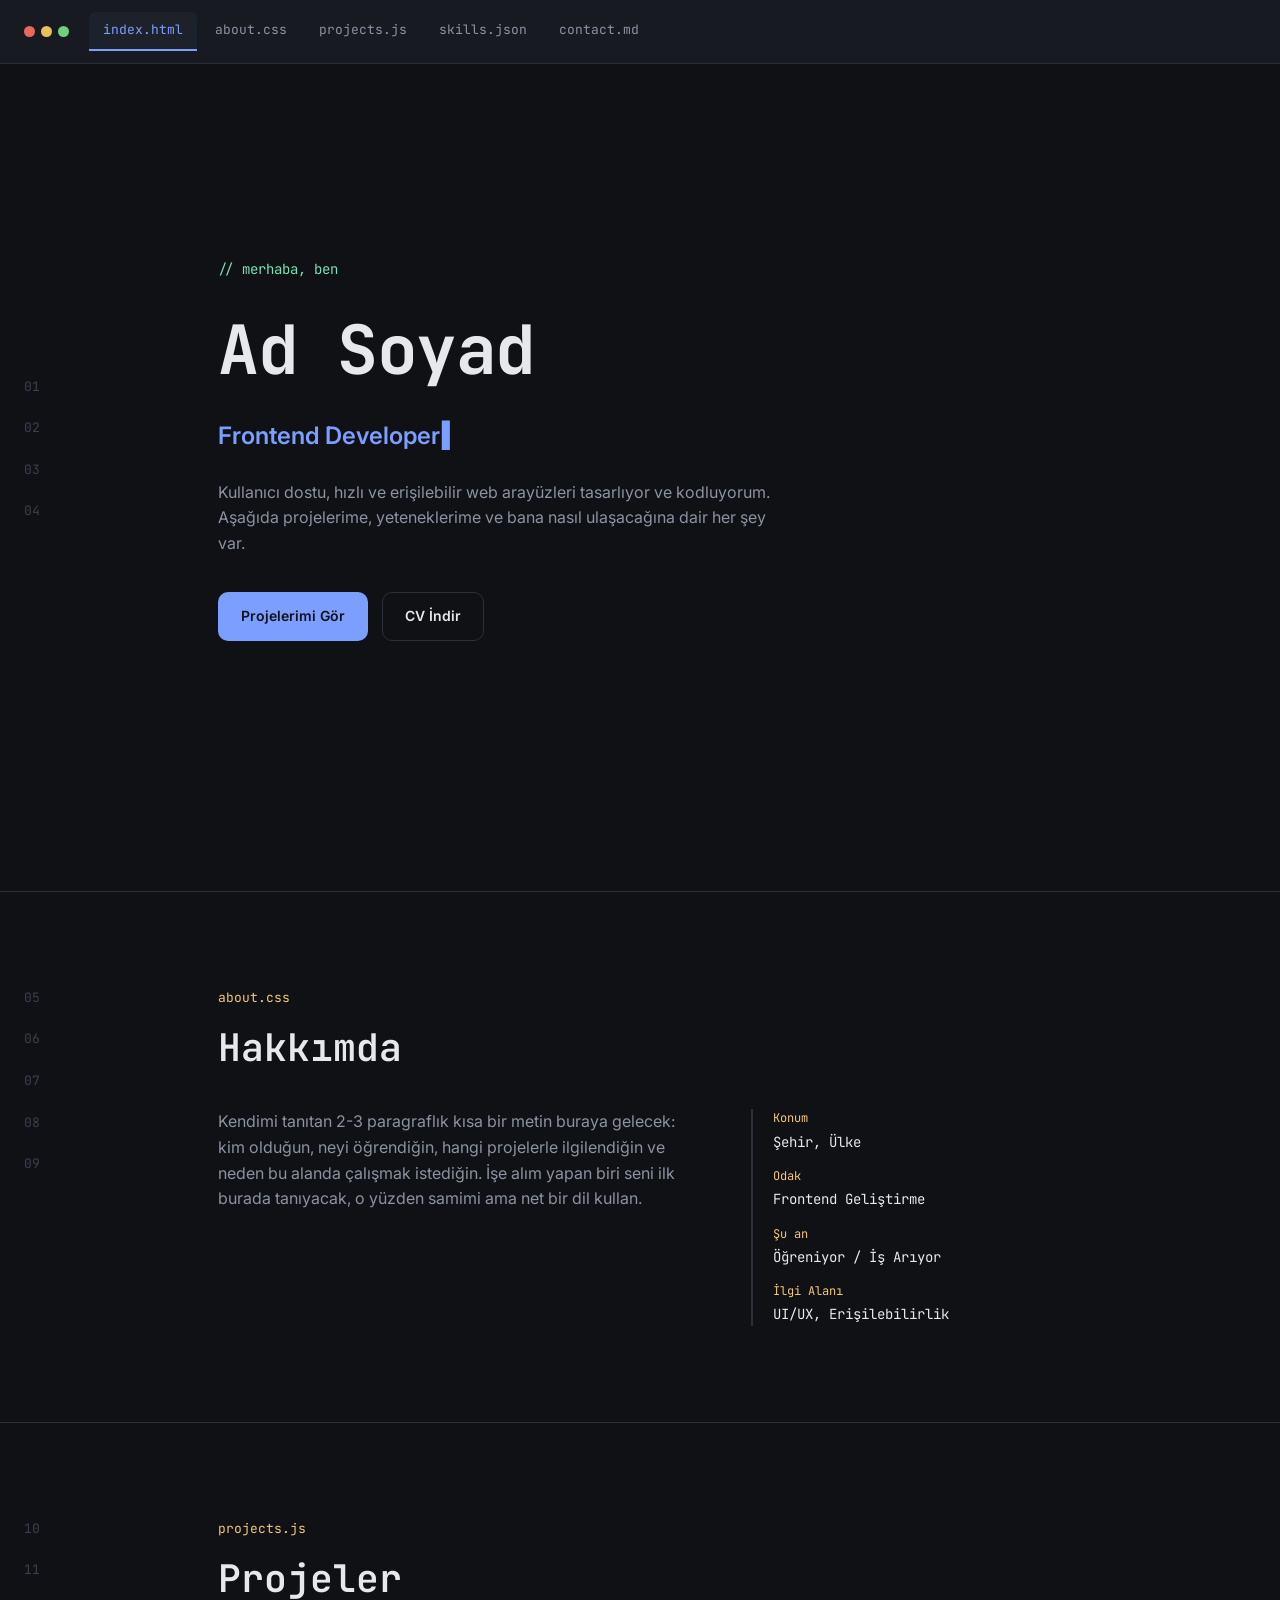
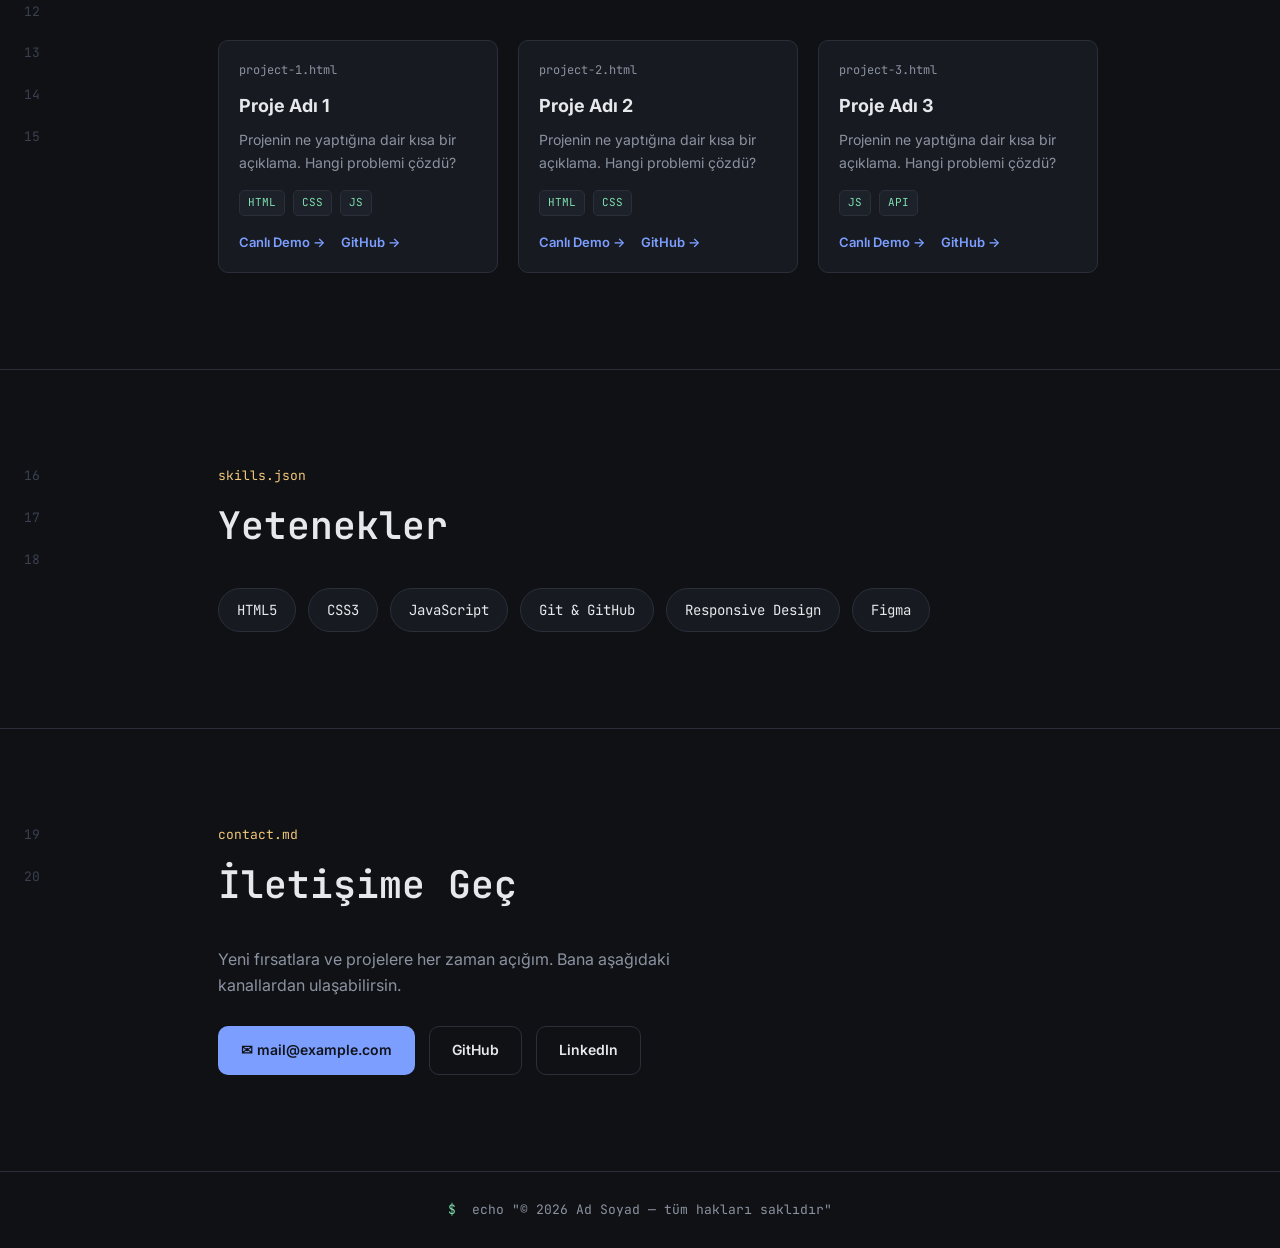
==== index.html @ 8b7068aa "initial" ====
<!DOCTYPE html>
<html lang="eng-tr">
<head>
  <meta charset="UTF-8">
  <meta name="viewport" content="width=device-width, initial-scale=1.0">
  <title>Turgut Köroğlu — Junior Computer Engineer</title>
  <meta name="description" content="Turgut Köroğlu'nun kişisel portfolyo sitesi. Kişisel projeleri, yetenekler ve iletişim.">
  <link rel="preconnect" href="https://fonts.googleapis.com">
  <link href="https://fonts.googleapis.com/css2?family=JetBrains+Mono:wght@400;500;600;700&family=Inter:wght@400;500;600;700;800&display=swap" rel="stylesheet">
  <link rel="stylesheet" href="style.css">
</head>
<body>

  <!-- Üst bar: sekme (tab) görünümlü navigasyon -->
  <header class="tabbar">
    <div class="tabbar__dots" aria-hidden="true">
      <span></span><span></span><span></span>
    </div>
    <nav class="tabnav" aria-label="Ana navigasyon">
      <a href="#hero" class="tab tab--active" data-tab="index.html">index.html</a>
      <a href="#about" class="tab" data-tab="about.css">about.css</a>
      <a href="#projects" class="tab" data-tab="projects.js">projects.js</a>
      <a href="#skills" class="tab" data-tab="skills.json">skills.json</a>
      <a href="#contact" class="tab" data-tab="contact.md">contact.md</a>
    </nav>
    <button class="menu-toggle" id="menuToggle" aria-label="Menüyü aç/kapat" aria-expanded="false">
      <span></span><span></span><span></span>
    </button>
  </header>

  <main>

    <!-- HERO -->
    <section id="hero" class="section hero">
      <div class="gutter" aria-hidden="true">
        <span>01</span><span>02</span><span>03</span><span>04</span>
      </div>
      <div class="section__content hero__content">
        <p class="eyebrow">// merhaba, ben</p>
        <h1 class="hero__name">Ad Soyad</h1>
        <p class="hero__role"><span class="type-cursor" id="typeTarget">Frontend Developer</span></p>
        <p class="hero__pitch">
          Kullanıcı dostu, hızlı ve erişilebilir web arayüzleri tasarlıyor ve kodluyorum.
          Aşağıda projelerime, yeteneklerime ve bana nasıl ulaşacağına dair her şey var.
        </p>
        <div class="hero__actions">
          <a href="#projects" class="btn btn--primary">Projelerimi Gör</a>
          <a href="assets/cv.pdf" class="btn btn--ghost" download>CV İndir</a>
        </div>
      </div>
    </section>

    <!-- HAKKIMDA -->
    <section id="about" class="section about">
      <div class="gutter" aria-hidden="true">
        <span>05</span><span>06</span><span>07</span><span>08</span><span>09</span>
      </div>
      <div class="section__content">
        <p class="section__label">about.css</p>
        <h2 class="section__title">Hakkımda</h2>
        <div class="about__grid">
          <p class="about__text">
            Kendimi tanıtan 2-3 paragraflık kısa bir metin buraya gelecek: kim olduğun,
            neyi öğrendiğin, hangi projelerle ilgilendiğin ve neden bu alanda çalışmak
            istediğin. İşe alım yapan biri seni ilk burada tanıyacak, o yüzden samimi
            ama net bir dil kullan.
          </p>
          <ul class="about__facts">
            <li><span>Konum</span>Şehir, Ülke</li>
            <li><span>Odak</span>Frontend Geliştirme</li>
            <li><span>Şu an</span>Öğreniyor / İş Arıyor</li>
            <li><span>İlgi Alanı</span>UI/UX, Erişilebilirlik</li>
          </ul>
        </div>
      </div>
    </section>

    <!-- PROJELER -->
    <section id="projects" class="section projects">
      <div class="gutter" aria-hidden="true">
        <span>10</span><span>11</span><span>12</span><span>13</span><span>14</span><span>15</span>
      </div>
      <div class="section__content">
        <p class="section__label">projects.js</p>
        <h2 class="section__title">Projeler</h2>
        <div class="projects__grid">

          <article class="card">
            <div class="card__file">project-1.html</div>
            <h3 class="card__title">Proje Adı 1</h3>
            <p class="card__desc">Projenin ne yaptığına dair kısa bir açıklama. Hangi problemi çözdü?</p>
            <div class="card__tags">
              <span>HTML</span><span>CSS</span><span>JS</span>
            </div>
            <div class="card__links">
              <a href="#" target="_blank" rel="noopener">Canlı Demo →</a>
              <a href="#" target="_blank" rel="noopener">GitHub →</a>
            </div>
          </article>

          <article class="card">
            <div class="card__file">project-2.html</div>
            <h3 class="card__title">Proje Adı 2</h3>
            <p class="card__desc">Projenin ne yaptığına dair kısa bir açıklama. Hangi problemi çözdü?</p>
            <div class="card__tags">
              <span>HTML</span><span>CSS</span>
            </div>
            <div class="card__links">
              <a href="#" target="_blank" rel="noopener">Canlı Demo →</a>
              <a href="#" target="_blank" rel="noopener">GitHub →</a>
            </div>
          </article>

          <article class="card">
            <div class="card__file">project-3.html</div>
            <h3 class="card__title">Proje Adı 3</h3>
            <p class="card__desc">Projenin ne yaptığına dair kısa bir açıklama. Hangi problemi çözdü?</p>
            <div class="card__tags">
              <span>JS</span><span>API</span>
            </div>
            <div class="card__links">
              <a href="#" target="_blank" rel="noopener">Canlı Demo →</a>
              <a href="#" target="_blank" rel="noopener">GitHub →</a>
            </div>
          </article>

        </div>
      </div>
    </section>

    <!-- YETENEKLER -->
    <section id="skills" class="section skills">
      <div class="gutter" aria-hidden="true">
        <span>16</span><span>17</span><span>18</span>
      </div>
      <div class="section__content">
        <p class="section__label">skills.json</p>
        <h2 class="section__title">Yetenekler</h2>
        <div class="skills__list">
          <span class="pill">HTML5</span>
          <span class="pill">CSS3</span>
          <span class="pill">JavaScript</span>
          <span class="pill">Git &amp; GitHub</span>
          <span class="pill">Responsive Design</span>
          <span class="pill">Figma</span>
        </div>
      </div>
    </section>

    <!-- İLETİŞİM -->
    <section id="contact" class="section contact">
      <div class="gutter" aria-hidden="true">
        <span>19</span><span>20</span>
      </div>
      <div class="section__content">
        <p class="section__label">contact.md</p>
        <h2 class="section__title">İletişime Geç</h2>
        <p class="contact__text">
          Yeni fırsatlara ve projelere her zaman açığım. Bana aşağıdaki kanallardan ulaşabilirsin.
        </p>
        <div class="contact__links">
          <a href="mailto:mail@example.com" class="btn btn--primary">✉ mail@example.com</a>
          <a href="#" target="_blank" rel="noopener" class="btn btn--ghost">GitHub</a>
          <a href="#" target="_blank" rel="noopener" class="btn btn--ghost">LinkedIn</a>
        </div>
      </div>
    </section>

  </main>

  <footer class="footer">
    <p><span class="prompt">$</span> echo "© <span id="year"></span> Ad Soyad — tüm hakları saklıdır"</p>
  </footer>

  <script src="script.js"></script>
</body>
</html>
---- style.css ----
/* ===========================================================
   TOKENS
   =========================================================== */
:root {
  --bg: #0F1115;
  --surface: #171A21;
  --surface-2: #1D2129;
  --border: #2A2F3A;
  --text: #E6E8EB;
  --text-dim: #8B92A0;
  --accent: #7C9EFF;   /* "keyword" mavi */
  --accent-2: #F2C879; /* "string" amber */
  --accent-3: #7EE0B0; /* "comment/success" yeşil, çok az kullanılır */

  --font-mono: 'JetBrains Mono', monospace;
  --font-sans: 'Inter', sans-serif;

  --max-width: 880px;
  --radius: 10px;
}

/* ===========================================================
   RESET
   =========================================================== */
* { box-sizing: border-box; margin: 0; padding: 0; }

html { scroll-behavior: smooth; }

body {
  background: var(--bg);
  color: var(--text);
  font-family: var(--font-sans);
  line-height: 1.6;
  -webkit-font-smoothing: antialiased;
}

a { color: inherit; text-decoration: none; }
ul { list-style: none; }
img { max-width: 100%; display: block; }

:focus-visible {
  outline: 2px solid var(--accent);
  outline-offset: 3px;
}

@media (prefers-reduced-motion: reduce) {
  *, *::before, *::after { animation-duration: 0.001ms !important; transition-duration: 0.001ms !important; }
  html { scroll-behavior: auto; }
}

/* ===========================================================
   TAB BAR (signature nav — dosya sekmeleri gibi)
   =========================================================== */
.tabbar {
  position: sticky;
  top: 0;
  z-index: 100;
  display: flex;
  align-items: center;
  gap: 20px;
  background: var(--surface);
  border-bottom: 1px solid var(--border);
  padding: 12px 24px;
}

.tabbar__dots {
  display: flex;
  gap: 6px;
  flex-shrink: 0;
}
.tabbar__dots span {
  width: 11px;
  height: 11px;
  border-radius: 50%;
  background: var(--border);
}
.tabbar__dots span:nth-child(1) { background: #E8685C; }
.tabbar__dots span:nth-child(2) { background: #E8C15C; }
.tabbar__dots span:nth-child(3) { background: #6FCF7A; }

.tabnav {
  display: flex;
  gap: 4px;
  overflow-x: auto;
  scrollbar-width: none;
}
.tabnav::-webkit-scrollbar { display: none; }

.tab {
  font-family: var(--font-mono);
  font-size: 13px;
  color: var(--text-dim);
  padding: 8px 14px;
  border-radius: 6px 6px 0 0;
  white-space: nowrap;
  border-bottom: 2px solid transparent;
  transition: color 0.15s ease, background 0.15s ease;
}
.tab:hover { color: var(--text); background: var(--surface-2); }
.tab--active,
.tab.is-active {
  color: var(--accent);
  border-bottom-color: var(--accent);
  background: var(--surface-2);
}

.menu-toggle {
  display: none;
  flex-direction: column;
  gap: 4px;
  background: none;
  border: none;
  cursor: pointer;
  margin-left: auto;
  padding: 6px;
}
.menu-toggle span {
  width: 22px;
  height: 2px;
  background: var(--text);
}

/* ===========================================================
   LAYOUT / SECTIONS
   =========================================================== */
.section {
  position: relative;
  display: flex;
  border-bottom: 1px solid var(--border);
  padding: 96px 24px;
}

.gutter {
  display: flex;
  flex-direction: column;
  gap: 1.6em;
  font-family: var(--font-mono);
  font-size: 13px;
  color: #3A4050;
  padding-right: 20px;
  min-width: 32px;
  text-align: right;
  user-select: none;
  flex-shrink: 0;
}

.section__content {
  max-width: var(--max-width);
  margin: 0 auto;
  width: 100%;
}

.section__label {
  font-family: var(--font-mono);
  font-size: 13px;
  color: var(--accent-2);
  margin-bottom: 8px;
}

.section__title {
  font-family: var(--font-mono);
  font-size: clamp(28px, 4vw, 38px);
  font-weight: 600;
  margin-bottom: 32px;
  color: var(--text);
}

/* ===========================================================
   HERO
   =========================================================== */
.hero { min-height: 92vh; align-items: center; padding-top: 40px; }

.eyebrow {
  font-family: var(--font-mono);
  font-size: 14px;
  color: var(--accent-3);
  margin-bottom: 16px;
}

.hero__name {
  font-family: var(--font-mono);
  font-size: clamp(40px, 7vw, 68px);
  font-weight: 700;
  letter-spacing: -0.02em;
  margin-bottom: 12px;
}

.hero__role {
  font-size: clamp(18px, 2.4vw, 24px);
  color: var(--accent);
  font-weight: 600;
  margin-bottom: 24px;
}

.type-cursor::after {
  content: "▍";
  display: inline-block;
  margin-left: 2px;
  color: var(--accent);
  animation: blink 1s step-end infinite;
}
@keyframes blink { 50% { opacity: 0; } }

.hero__pitch {
  max-width: 560px;
  color: var(--text-dim);
  font-size: 16px;
  margin-bottom: 36px;
}

.hero__actions { display: flex; gap: 14px; flex-wrap: wrap; }

.btn {
  display: inline-flex;
  align-items: center;
  gap: 8px;
  padding: 12px 22px;
  border-radius: var(--radius);
  font-weight: 600;
  font-size: 14px;
  transition: transform 0.15s ease, background 0.15s ease, border-color 0.15s ease;
  border: 1px solid transparent;
}
.btn:hover { transform: translateY(-2px); }

.btn--primary { background: var(--accent); color: #10131A; }
.btn--primary:hover { background: #9BB4FF; }

.btn--ghost { border-color: var(--border); color: var(--text); }
.btn--ghost:hover { border-color: var(--accent); color: var(--accent); }

/* ===========================================================
   ABOUT
   =========================================================== */
.about__grid {
  display: grid;
  grid-template-columns: 1.4fr 1fr;
  gap: 48px;
}

.about__text { color: var(--text-dim); font-size: 16px; }

.about__facts {
  display: flex;
  flex-direction: column;
  gap: 14px;
  font-family: var(--font-mono);
  font-size: 14px;
  border-left: 2px solid var(--border);
  padding-left: 20px;
}
.about__facts li span {
  display: block;
  color: var(--accent-2);
  font-size: 12px;
  margin-bottom: 2px;
}

/* ===========================================================
   PROJECTS
   =========================================================== */
.projects__grid {
  display: grid;
  grid-template-columns: repeat(auto-fit, minmax(240px, 1fr));
  gap: 20px;
}

.card {
  background: var(--surface);
  border: 1px solid var(--border);
  border-radius: var(--radius);
  padding: 20px;
  transition: border-color 0.15s ease, transform 0.15s ease;
}
.card:hover { border-color: var(--accent); transform: translateY(-3px); }

.card__file {
  font-family: var(--font-mono);
  font-size: 12px;
  color: var(--text-dim);
  margin-bottom: 12px;
}

.card__title { font-size: 18px; font-weight: 700; margin-bottom: 8px; }
.card__desc { color: var(--text-dim); font-size: 14px; margin-bottom: 16px; }

.card__tags { display: flex; gap: 8px; flex-wrap: wrap; margin-bottom: 16px; }
.card__tags span {
  font-family: var(--font-mono);
  font-size: 11px;
  background: var(--surface-2);
  border: 1px solid var(--border);
  padding: 3px 8px;
  border-radius: 5px;
  color: var(--accent-3);
}

.card__links { display: flex; gap: 16px; }
.card__links a { font-size: 13px; font-weight: 600; color: var(--accent); }
.card__links a:hover { text-decoration: underline; }

/* ===========================================================
   SKILLS
   =========================================================== */
.skills__list { display: flex; gap: 12px; flex-wrap: wrap; }
.pill {
  font-family: var(--font-mono);
  font-size: 14px;
  padding: 10px 18px;
  border-radius: 999px;
  border: 1px solid var(--border);
  background: var(--surface);
  color: var(--text);
}

/* ===========================================================
   CONTACT
   =========================================================== */
.contact__text { color: var(--text-dim); margin-bottom: 28px; max-width: 480px; }
.contact__links { display: flex; gap: 14px; flex-wrap: wrap; }

/* ===========================================================
   FOOTER
   =========================================================== */
.footer {
  padding: 28px 24px;
  text-align: center;
  font-family: var(--font-mono);
  font-size: 13px;
  color: var(--text-dim);
}
.footer .prompt { color: var(--accent-3); margin-right: 8px; }

/* ===========================================================
   RESPONSIVE
   =========================================================== */
@media (max-width: 720px) {
  .about__grid { grid-template-columns: 1fr; }

  .tabnav {
    position: absolute;
    top: 100%;
    left: 0;
    right: 0;
    flex-direction: column;
    background: var(--surface);
    border-bottom: 1px solid var(--border);
    display: none;
  }
  .tabnav.is-open { display: flex; }
  .tab { border-radius: 0; padding: 14px 20px; border-bottom: 1px solid var(--border); }
  .menu-toggle { display: flex; }

  .gutter { display: none; }
  .section { padding: 64px 20px; }
}
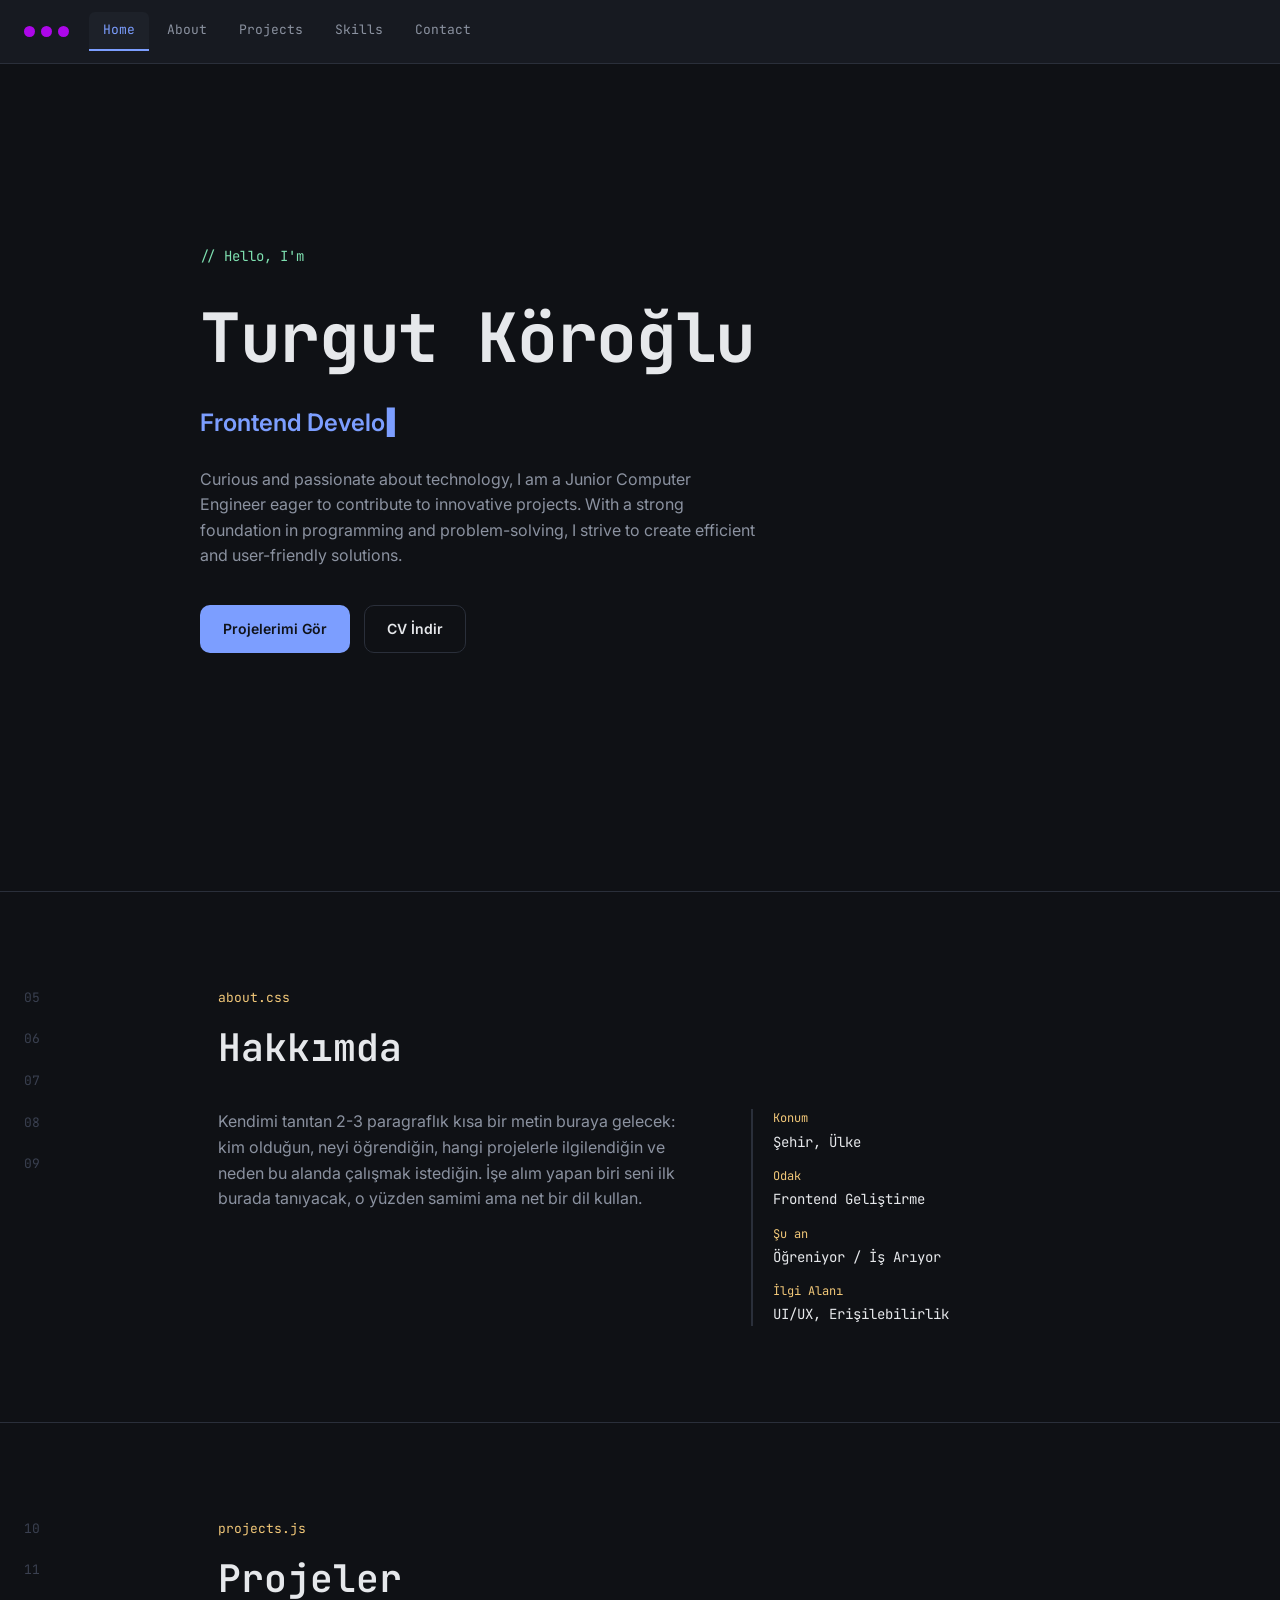
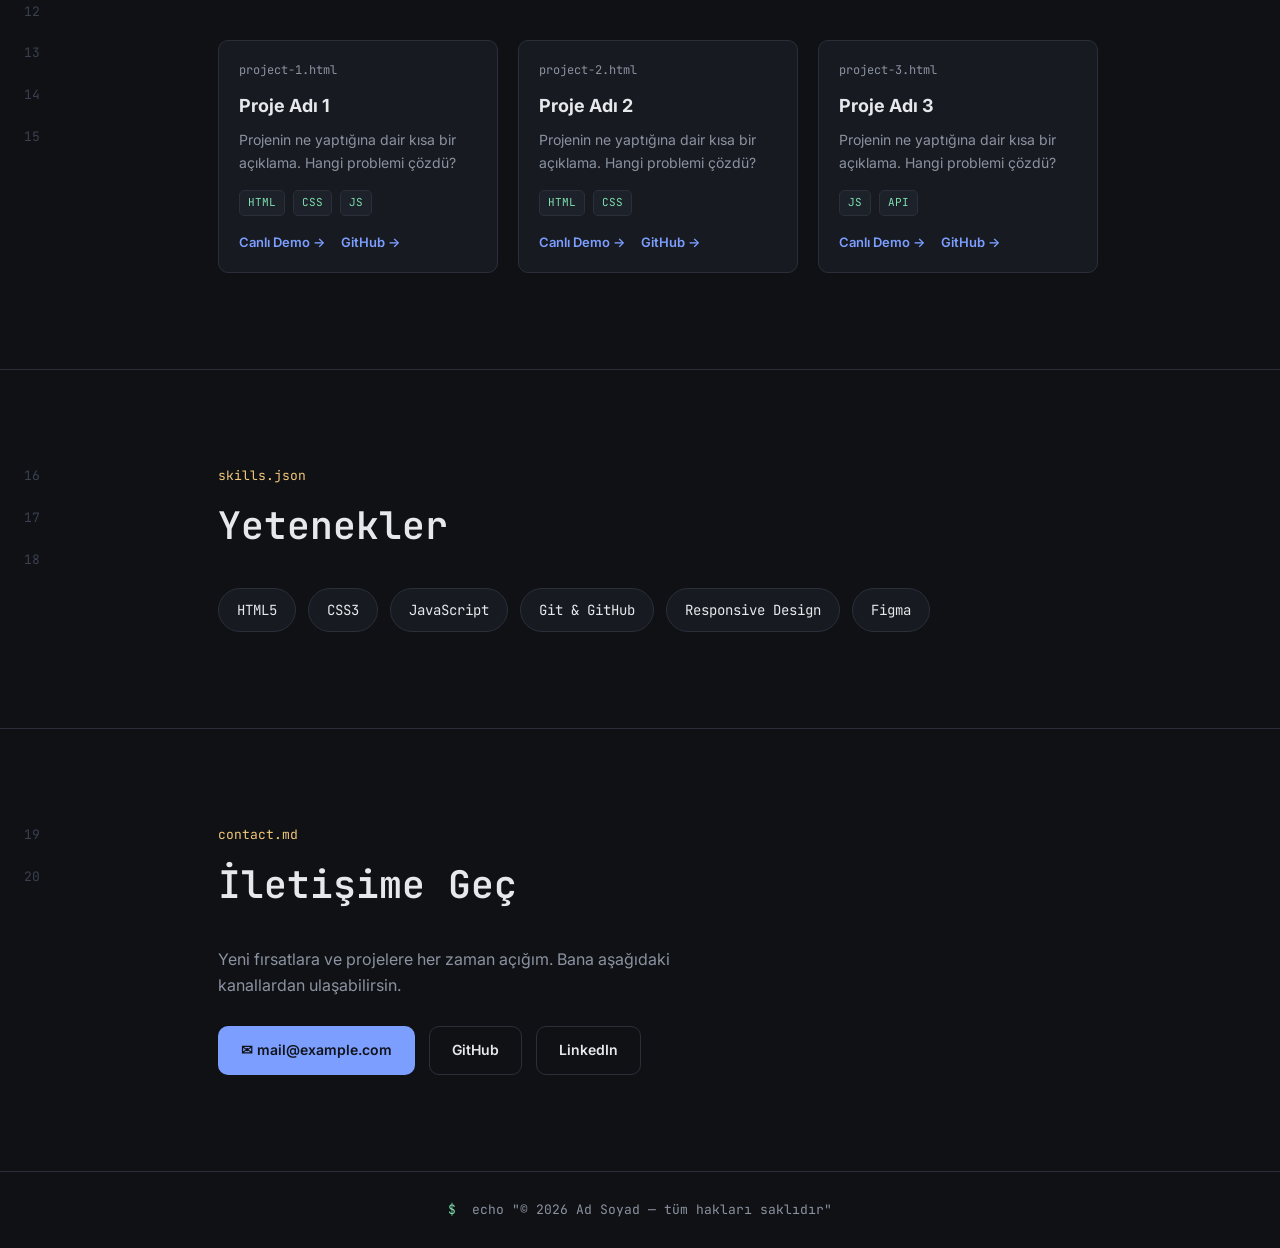
==== commit 4d95f679: "v1" ====
--- a/index.html
+++ b/index.html
@@ -13,15 +13,15 @@
 
   <!-- Üst bar: sekme (tab) görünümlü navigasyon -->
   <header class="tabbar">
-    <div class="tabbar__dots" aria-hidden="true">
+    <div class="tabbar__dots">
       <span></span><span></span><span></span>
     </div>
-    <nav class="tabnav" aria-label="Ana navigasyon">
-      <a href="#hero" class="tab tab--active" data-tab="index.html">index.html</a>
-      <a href="#about" class="tab" data-tab="about.css">about.css</a>
-      <a href="#projects" class="tab" data-tab="projects.js">projects.js</a>
-      <a href="#skills" class="tab" data-tab="skills.json">skills.json</a>
-      <a href="#contact" class="tab" data-tab="contact.md">contact.md</a>
+    <nav class="tabnav" aria-label="main navigation">
+      <a href="#hero" class="tab tab--active">Home</a>
+      <a href="#about" class="tab" data-tab="about.css">About</a>
+      <a href="#projects" class="tab" data-tab="projects.js">Projects</a>
+      <a href="#skills" class="tab" data-tab="skills.json">Skills</a>
+      <a href="#contact" class="tab tab--right" data-tab="contact.md">Contact</a>
     </nav>
     <button class="menu-toggle" id="menuToggle" aria-label="Menüyü aç/kapat" aria-expanded="false">
       <span></span><span></span><span></span>
@@ -30,18 +30,14 @@
 
   <main>
 
-    <!-- HERO -->
+    <!-- Main Page -->
     <section id="hero" class="section hero">
-      <div class="gutter" aria-hidden="true">
-        <span>01</span><span>02</span><span>03</span><span>04</span>
-      </div>
       <div class="section__content hero__content">
-        <p class="eyebrow">// merhaba, ben</p>
-        <h1 class="hero__name">Ad Soyad</h1>
-        <p class="hero__role"><span class="type-cursor" id="typeTarget">Frontend Developer</span></p>
+        <p class="eyebrow">// Hello, I'm</p>
+        <h1 class="hero__name">Turgut Köroğlu</h1>
+        <p class="hero__role"><span class="type-cursor" id="typeTarget">Junior Computer Engineer</span></p>
         <p class="hero__pitch">
-          Kullanıcı dostu, hızlı ve erişilebilir web arayüzleri tasarlıyor ve kodluyorum.
-          Aşağıda projelerime, yeteneklerime ve bana nasıl ulaşacağına dair her şey var.
+          Curious and passionate about technology, I am a Junior Computer Engineer eager to contribute to innovative projects. With a strong foundation in programming and problem-solving, I strive to create efficient and user-friendly solutions.
         </p>
         <div class="hero__actions">
           <a href="#projects" class="btn btn--primary">Projelerimi Gör</a>
--- a/style.css
+++ b/style.css
@@ -74,9 +74,9 @@
   border-radius: 50%;
   background: var(--border);
 }
-.tabbar__dots span:nth-child(1) { background: #E8685C; }
-.tabbar__dots span:nth-child(2) { background: #E8C15C; }
-.tabbar__dots span:nth-child(3) { background: #6FCF7A; }
+.tabbar__dots span:nth-child(1) { background: #ad07e9; }
+.tabbar__dots span:nth-child(2) { background: #ad07e9; }
+.tabbar__dots span:nth-child(3) { background: #ad07e9; }
 
 .tabnav {
   display: flex;
@@ -84,6 +84,7 @@
   overflow-x: auto;
   scrollbar-width: none;
 }
+
 .tabnav::-webkit-scrollbar { display: none; }
 
 .tab {
@@ -96,6 +97,11 @@
   border-bottom: 2px solid transparent;
   transition: color 0.15s ease, background 0.15s ease;
 }
+
+.tab--right {
+  margin-left: auto;
+}
+
 .tab:hover { color: var(--text); background: var(--surface-2); }
 .tab--active,
 .tab.is-active {
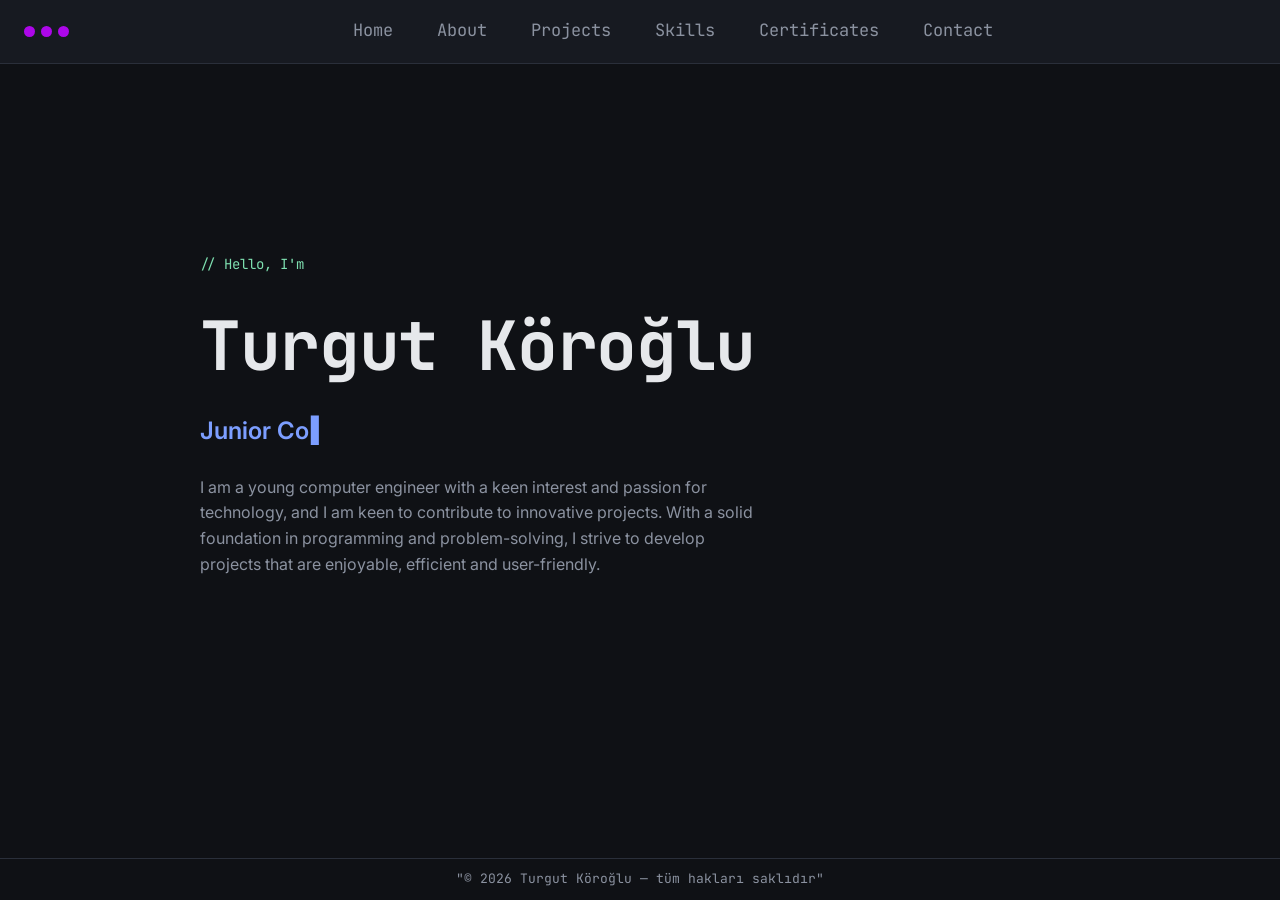
==== commit 3f4bfaa1: "deneme" ====
--- a/index.html
+++ b/index.html
@@ -7,7 +7,7 @@
   <meta name="description" content="Turgut Köroğlu'nun kişisel portfolyo sitesi. Kişisel projeleri, yetenekler ve iletişim.">
   <link rel="preconnect" href="https://fonts.googleapis.com">
   <link href="https://fonts.googleapis.com/css2?family=JetBrains+Mono:wght@400;500;600;700&family=Inter:wght@400;500;600;700;800&display=swap" rel="stylesheet">
-  <link rel="stylesheet" href="style.css">
+  <link rel="stylesheet" href="/style.css">
 </head>
 <body>
 
@@ -17,11 +17,12 @@
       <span></span><span></span><span></span>
     </div>
     <nav class="tabnav" aria-label="main navigation">
-      <a href="#hero" class="tab tab--active">Home</a>
-      <a href="#about" class="tab" data-tab="about.css">About</a>
-      <a href="#projects" class="tab" data-tab="projects.js">Projects</a>
-      <a href="#skills" class="tab" data-tab="skills.json">Skills</a>
-      <a href="#contact" class="tab tab--right" data-tab="contact.md">Contact</a>
+      <a href="index.html" class="tab">Home</a>
+      <a href="about.html" class="tab">About</a>
+      <a href="projects.html" class="tab">Projects</a>
+      <a href="skills.html" class="tab">Skills</a>
+      <a href="certificates.html" class="tab">Certificates</a>
+      <a href="contact.html" class="tab">Contact</a>
     </nav>
     <button class="menu-toggle" id="menuToggle" aria-label="Menüyü aç/kapat" aria-expanded="false">
       <span></span><span></span><span></span>
@@ -29,145 +30,22 @@
   </header>
 
   <main>
-
-    <!-- Main Page -->
     <section id="hero" class="section hero">
       <div class="section__content hero__content">
         <p class="eyebrow">// Hello, I'm</p>
         <h1 class="hero__name">Turgut Köroğlu</h1>
         <p class="hero__role"><span class="type-cursor" id="typeTarget">Junior Computer Engineer</span></p>
         <p class="hero__pitch">
-          Curious and passionate about technology, I am a Junior Computer Engineer eager to contribute to innovative projects. With a strong foundation in programming and problem-solving, I strive to create efficient and user-friendly solutions.
+          I am a young computer engineer with a keen interest and passion for technology, and I am keen to contribute to innovative projects. With a solid foundation in programming and problem-solving, I strive to develop projects that are enjoyable, efficient and user-friendly.
         </p>
-        <div class="hero__actions">
-          <a href="#projects" class="btn btn--primary">Projelerimi Gör</a>
-          <a href="assets/cv.pdf" class="btn btn--ghost" download>CV İndir</a>
-        </div>
       </div>
     </section>
-
-    <!-- HAKKIMDA -->
-    <section id="about" class="section about">
-      <div class="gutter" aria-hidden="true">
-        <span>05</span><span>06</span><span>07</span><span>08</span><span>09</span>
-      </div>
-      <div class="section__content">
-        <p class="section__label">about.css</p>
-        <h2 class="section__title">Hakkımda</h2>
-        <div class="about__grid">
-          <p class="about__text">
-            Kendimi tanıtan 2-3 paragraflık kısa bir metin buraya gelecek: kim olduğun,
-            neyi öğrendiğin, hangi projelerle ilgilendiğin ve neden bu alanda çalışmak
-            istediğin. İşe alım yapan biri seni ilk burada tanıyacak, o yüzden samimi
-            ama net bir dil kullan.
-          </p>
-          <ul class="about__facts">
-            <li><span>Konum</span>Şehir, Ülke</li>
-            <li><span>Odak</span>Frontend Geliştirme</li>
-            <li><span>Şu an</span>Öğreniyor / İş Arıyor</li>
-            <li><span>İlgi Alanı</span>UI/UX, Erişilebilirlik</li>
-          </ul>
-        </div>
-      </div>
-    </section>
-
-    <!-- PROJELER -->
-    <section id="projects" class="section projects">
-      <div class="gutter" aria-hidden="true">
-        <span>10</span><span>11</span><span>12</span><span>13</span><span>14</span><span>15</span>
-      </div>
-      <div class="section__content">
-        <p class="section__label">projects.js</p>
-        <h2 class="section__title">Projeler</h2>
-        <div class="projects__grid">
-
-          <article class="card">
-            <div class="card__file">project-1.html</div>
-            <h3 class="card__title">Proje Adı 1</h3>
-            <p class="card__desc">Projenin ne yaptığına dair kısa bir açıklama. Hangi problemi çözdü?</p>
-            <div class="card__tags">
-              <span>HTML</span><span>CSS</span><span>JS</span>
-            </div>
-            <div class="card__links">
-              <a href="#" target="_blank" rel="noopener">Canlı Demo →</a>
-              <a href="#" target="_blank" rel="noopener">GitHub →</a>
-            </div>
-          </article>
-
-          <article class="card">
-            <div class="card__file">project-2.html</div>
-            <h3 class="card__title">Proje Adı 2</h3>
-            <p class="card__desc">Projenin ne yaptığına dair kısa bir açıklama. Hangi problemi çözdü?</p>
-            <div class="card__tags">
-              <span>HTML</span><span>CSS</span>
-            </div>
-            <div class="card__links">
-              <a href="#" target="_blank" rel="noopener">Canlı Demo →</a>
-              <a href="#" target="_blank" rel="noopener">GitHub →</a>
-            </div>
-          </article>
-
-          <article class="card">
-            <div class="card__file">project-3.html</div>
-            <h3 class="card__title">Proje Adı 3</h3>
-            <p class="card__desc">Projenin ne yaptığına dair kısa bir açıklama. Hangi problemi çözdü?</p>
-            <div class="card__tags">
-              <span>JS</span><span>API</span>
-            </div>
-            <div class="card__links">
-              <a href="#" target="_blank" rel="noopener">Canlı Demo →</a>
-              <a href="#" target="_blank" rel="noopener">GitHub →</a>
-            </div>
-          </article>
-
-        </div>
-      </div>
-    </section>
-
-    <!-- YETENEKLER -->
-    <section id="skills" class="section skills">
-      <div class="gutter" aria-hidden="true">
-        <span>16</span><span>17</span><span>18</span>
-      </div>
-      <div class="section__content">
-        <p class="section__label">skills.json</p>
-        <h2 class="section__title">Yetenekler</h2>
-        <div class="skills__list">
-          <span class="pill">HTML5</span>
-          <span class="pill">CSS3</span>
-          <span class="pill">JavaScript</span>
-          <span class="pill">Git &amp; GitHub</span>
-          <span class="pill">Responsive Design</span>
-          <span class="pill">Figma</span>
-        </div>
-      </div>
-    </section>
-
-    <!-- İLETİŞİM -->
-    <section id="contact" class="section contact">
-      <div class="gutter" aria-hidden="true">
-        <span>19</span><span>20</span>
-      </div>
-      <div class="section__content">
-        <p class="section__label">contact.md</p>
-        <h2 class="section__title">İletişime Geç</h2>
-        <p class="contact__text">
-          Yeni fırsatlara ve projelere her zaman açığım. Bana aşağıdaki kanallardan ulaşabilirsin.
-        </p>
-        <div class="contact__links">
-          <a href="mailto:mail@example.com" class="btn btn--primary">✉ mail@example.com</a>
-          <a href="#" target="_blank" rel="noopener" class="btn btn--ghost">GitHub</a>
-          <a href="#" target="_blank" rel="noopener" class="btn btn--ghost">LinkedIn</a>
-        </div>
-      </div>
-    </section>
-
   </main>
 
   <footer class="footer">
-    <p><span class="prompt">$</span> echo "© <span id="year"></span> Ad Soyad — tüm hakları saklıdır"</p>
+    <p>"© <span id="year"></span> Turgut Köroğlu — tüm hakları saklıdır"</p>
   </footer>
 
-  <script src="script.js"></script>
+  <script src="/script.js"></script>
 </body>
 </html>
--- a/style.css
+++ b/style.css
@@ -32,6 +32,15 @@
   font-family: var(--font-sans);
   line-height: 1.6;
   -webkit-font-smoothing: antialiased;
+  min-height: 100vh;        
+  display: flex;            
+  flex-direction: column;
+}
+
+main {
+  flex: 1;
+  display: flex;
+  flex-direction: column;
 }
 
 a { color: inherit; text-decoration: none; }
@@ -83,23 +92,21 @@
   gap: 4px;
   overflow-x: auto;
   scrollbar-width: none;
+  flex: 1;
+  justify-content: center;
 }
 
 .tabnav::-webkit-scrollbar { display: none; }
 
 .tab {
   font-family: var(--font-mono);
-  font-size: 13px;
+  font-size: 17px;
   color: var(--text-dim);
-  padding: 8px 14px;
+  padding: 5px 20px;
   border-radius: 6px 6px 0 0;
   white-space: nowrap;
   border-bottom: 2px solid transparent;
   transition: color 0.15s ease, background 0.15s ease;
-}
-
-.tab--right {
-  margin-left: auto;
 }
 
 .tab:hover { color: var(--text); background: var(--surface-2); }
@@ -174,7 +181,12 @@
 /* ===========================================================
    HERO
    =========================================================== */
-.hero { min-height: 92vh; align-items: center; padding-top: 40px; }
+.hero { 
+  min-height: fit-content;
+  align-items: center; 
+  padding-top: 40px; 
+  flex:1;
+}
 
 .eyebrow {
   font-family: var(--font-mono);
@@ -329,7 +341,7 @@
    FOOTER
    =========================================================== */
 .footer {
-  padding: 28px 24px;
+  padding: 10px 24px;
   text-align: center;
   font-family: var(--font-mono);
   font-size: 13px;
